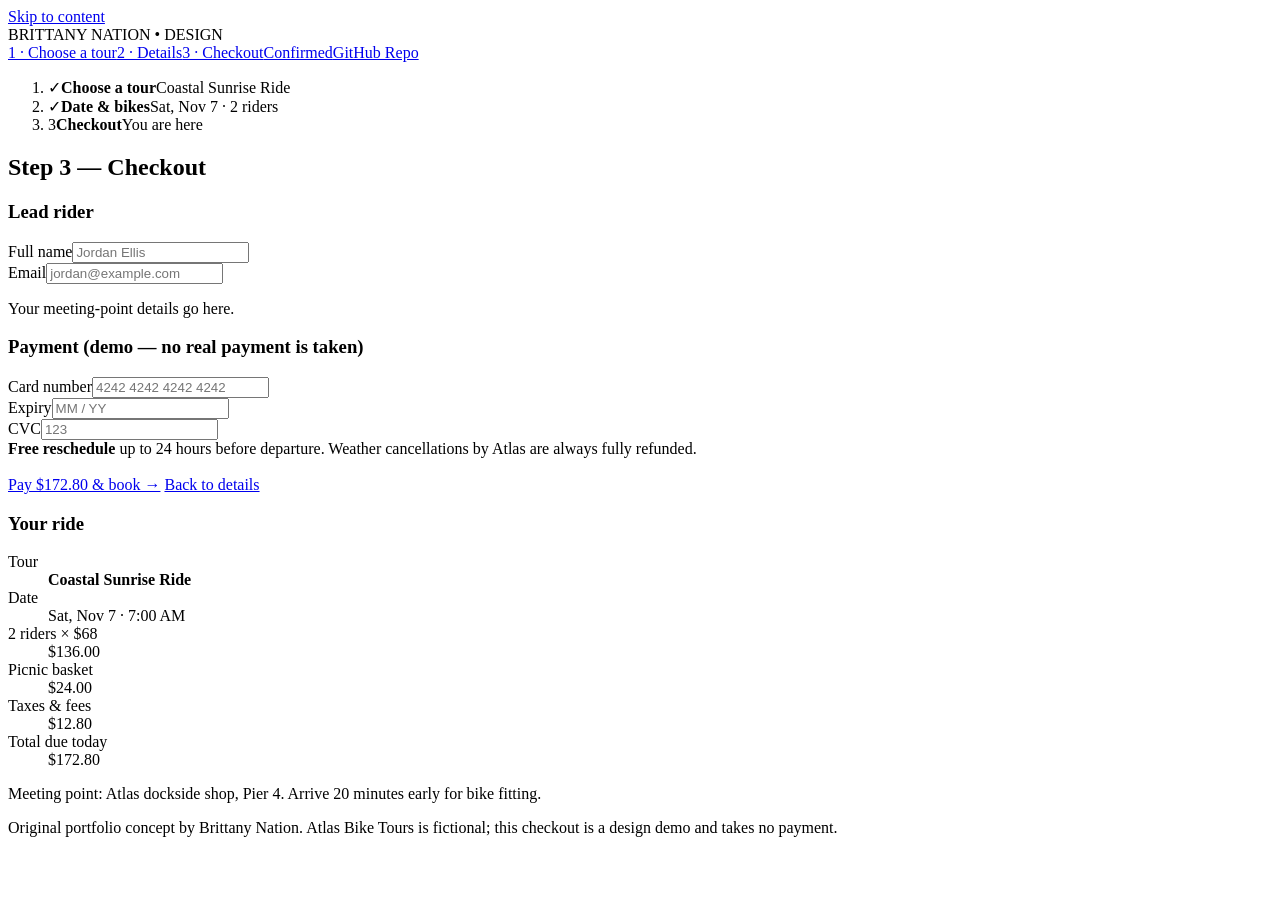
==== checkout.html @ 3b7414f5 "Add checkout.html — Atlas Bike Tours booking flow UI concept" ====
<!doctype html>
<html lang="en">
<head>
<meta charset="utf-8">
<meta name="viewport" content="width=device-width, initial-scale=1">
<title>Step 3 · Checkout — Atlas Bike Tours | Brittany Nation</title>
<meta name="description" content="Step 3 of the Atlas Bike Tours booking flow UI concept: guest details, payment mock, and a matching order summary.">
<meta property="og:type" content="website">
<meta property="og:title" content="Atlas Bike Tours — Booking Flow UI Concept | Brittany Nation">
<meta property="og:description" content="An original booking/checkout flow UI concept in navy, sky & signal yellow. Designed by Brittany Nation (Sketch / Webflow workflow, hand-built HTML/CSS).">
<meta property="og:url" content="https://brittanynation.github.io/booking-flow-ui/checkout.html">
<meta property="og:image" content="https://brittanynation.github.io/booking-flow-ui/og-image.png">
<meta property="og:image:width" content="1200">
<meta property="og:image:height" content="627">
<meta name="twitter:card" content="summary_large_image">
<meta name="twitter:image" content="https://brittanynation.github.io/booking-flow-ui/og-image.png">
<link rel="stylesheet" href="styles.css">
</head>
<body>
<a class="skip" href="#main">Skip to content</a>
<header class="topbar"><div class="wrap"><div class="brand">BRITTANY NATION <span>• DESIGN</span></div><nav class="nav" aria-label="Project"><a href="index.html">1 · Choose a tour</a><a href="details.html">2 · Details</a><a href="checkout.html" aria-current="page">3 · Checkout</a><a href="confirmation.html">Confirmed</a><a href="https://github.com/BrittanyNation/booking-flow-ui">GitHub Repo</a></nav></div></header>
<main id="main"><div class="wrap">
  <ol class="stepper" aria-label="Booking progress">
    <li class="done"><span class="num" aria-hidden="true">✓</span><span><strong>Choose a tour</strong>Coastal Sunrise Ride</span></li>
    <li class="done"><span class="num" aria-hidden="true">✓</span><span><strong>Date &amp; bikes</strong>Sat, Nov 7 · 2 riders</span></li>
    <li class="active"><span class="num" aria-hidden="true">3</span><span><strong>Checkout</strong>You are here</span></li>
  </ol>
  <div class="layout">
    <section class="panel" aria-label="Checkout">
      <h2>Step 3 — Checkout</h2>
      <form>
        <h3>Lead rider</h3>
        <div class="row2">
          <div class="field"><label for="name">Full name</label><input id="name" autocomplete="name" placeholder="Jordan Ellis"></div>
          <div class="field"><label for="email">Email</label><input id="email" type="email" autocomplete="email" placeholder="jordan@example.com"><p class="hint">Your meeting-point details go here.</p></div>
        </div>
        <h3>Payment <span class="hint">(demo — no real payment is taken)</span></h3>
        <div class="field"><label for="card">Card number</label><input id="card" inputmode="numeric" placeholder="4242 4242 4242 4242"></div>
        <div class="row2">
          <div class="field"><label for="exp">Expiry</label><input id="exp" placeholder="MM / YY"></div>
          <div class="field"><label for="cvc">CVC</label><input id="cvc" inputmode="numeric" placeholder="123"></div>
        </div>
        <div class="notice"><strong>Free reschedule</strong> up to 24 hours before departure. Weather cancellations by Atlas are always fully refunded.</div>
        <p style="margin-top:18px"><a class="btn btn-yellow" href="confirmation.html">Pay $172.80 &amp; book →</a> <a class="btn btn-ghost" href="details.html">Back to details</a></p>
      </form>
    </section>
    <aside class="panel summary" aria-label="Order summary">
      <h3>Your ride</h3>
      <dl>
        <div class="row"><dt>Tour</dt><dd><strong>Coastal Sunrise Ride</strong></dd></div>
        <div class="row"><dt>Date</dt><dd>Sat, Nov 7 · 7:00 AM</dd></div>
        <div class="row"><dt>2 riders × $68</dt><dd>$136.00</dd></div>
        <div class="row"><dt>Picnic basket</dt><dd>$24.00</dd></div>
        <div class="row"><dt>Taxes &amp; fees</dt><dd>$12.80</dd></div>
        <div class="row total"><dt>Total due today</dt><dd>$172.80</dd></div>
      </dl>
      <p class="hint">Meeting point: Atlas dockside shop, Pier 4. Arrive 20 minutes early for bike fitting.</p>
    </aside>
  </div>
</div></main>
<footer><div class="wrap">Original portfolio concept by Brittany Nation. Atlas Bike Tours is fictional; this checkout is a design demo and takes no payment.</div></footer>
</body>
</html>
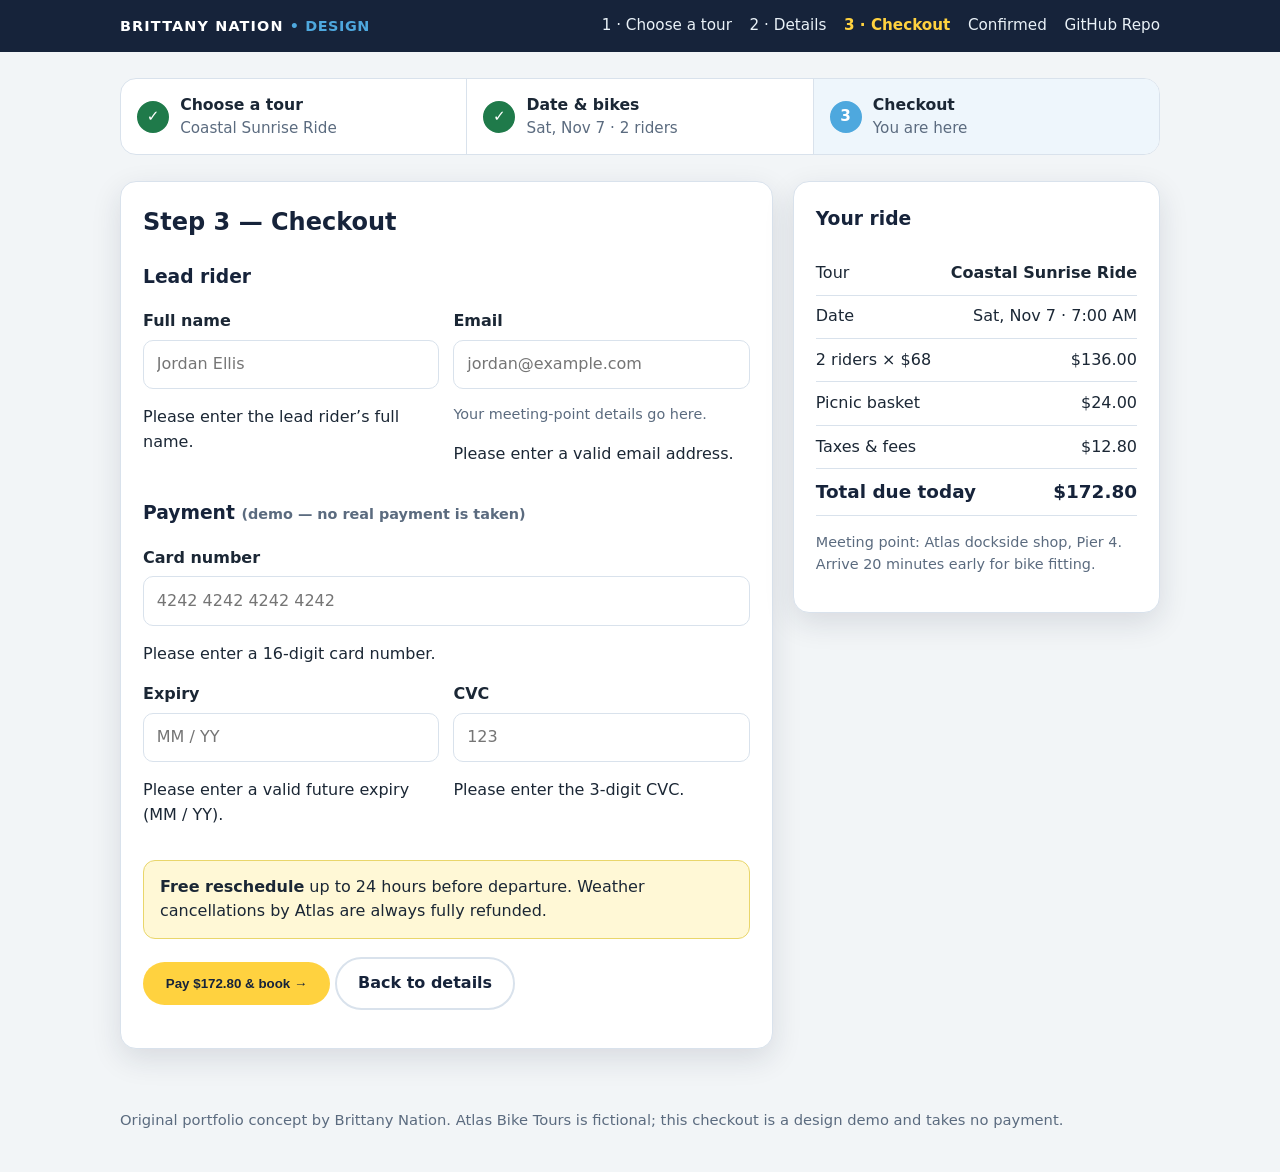
==== commit b2dd58fa: "Make site fully functional: working client-side JavaScript" ====
--- a/checkout.html
+++ b/checkout.html
@@ -22,26 +22,26 @@
 <main id="main"><div class="wrap">
   <ol class="stepper" aria-label="Booking progress">
     <li class="done"><span class="num" aria-hidden="true">✓</span><span><strong>Choose a tour</strong>Coastal Sunrise Ride</span></li>
-    <li class="done"><span class="num" aria-hidden="true">✓</span><span><strong>Date &amp; bikes</strong>Sat, Nov 7 · 2 riders</span></li>
+    <li class="done"><span class="num" aria-hidden="true">✓</span><span><strong>Date &amp; bikes</strong><span id="stepper-date">Sat, Nov 7 · 2 riders</span></span></li>
     <li class="active"><span class="num" aria-hidden="true">3</span><span><strong>Checkout</strong>You are here</span></li>
   </ol>
   <div class="layout">
     <section class="panel" aria-label="Checkout">
       <h2>Step 3 — Checkout</h2>
-      <form>
+      <form id="checkout-form" novalidate>
         <h3>Lead rider</h3>
         <div class="row2">
-          <div class="field"><label for="name">Full name</label><input id="name" autocomplete="name" placeholder="Jordan Ellis"></div>
-          <div class="field"><label for="email">Email</label><input id="email" type="email" autocomplete="email" placeholder="jordan@example.com"><p class="hint">Your meeting-point details go here.</p></div>
+          <div class="field"><label for="name">Full name</label><input id="name" autocomplete="name" placeholder="Jordan Ellis"><p class="error" id="err-name">Please enter the lead rider’s full name.</p></div>
+          <div class="field"><label for="email">Email</label><input id="email" type="email" autocomplete="email" placeholder="jordan@example.com"><p class="hint">Your meeting-point details go here.</p><p class="error" id="err-email">Please enter a valid email address.</p></div>
         </div>
         <h3>Payment <span class="hint">(demo — no real payment is taken)</span></h3>
-        <div class="field"><label for="card">Card number</label><input id="card" inputmode="numeric" placeholder="4242 4242 4242 4242"></div>
+        <div class="field"><label for="card">Card number</label><input id="card" inputmode="numeric" placeholder="4242 4242 4242 4242"><p class="error" id="err-card">Please enter a 16-digit card number.</p></div>
         <div class="row2">
-          <div class="field"><label for="exp">Expiry</label><input id="exp" placeholder="MM / YY"></div>
-          <div class="field"><label for="cvc">CVC</label><input id="cvc" inputmode="numeric" placeholder="123"></div>
+          <div class="field"><label for="exp">Expiry</label><input id="exp" placeholder="MM / YY"><p class="error" id="err-exp">Please enter a valid future expiry (MM / YY).</p></div>
+          <div class="field"><label for="cvc">CVC</label><input id="cvc" inputmode="numeric" placeholder="123"><p class="error" id="err-cvc">Please enter the 3-digit CVC.</p></div>
         </div>
         <div class="notice"><strong>Free reschedule</strong> up to 24 hours before departure. Weather cancellations by Atlas are always fully refunded.</div>
-        <p style="margin-top:18px"><a class="btn btn-yellow" href="confirmation.html">Pay $172.80 &amp; book →</a> <a class="btn btn-ghost" href="details.html">Back to details</a></p>
+        <p style="margin-top:18px"><button class="btn btn-yellow" type="submit" id="pay-btn">Pay $172.80 &amp; book →</button> <a class="btn btn-ghost" href="details.html">Back to details</a></p>
       </form>
     </section>
     <aside class="panel summary" aria-label="Order summary">
@@ -59,5 +59,6 @@
   </div>
 </div></main>
 <footer><div class="wrap">Original portfolio concept by Brittany Nation. Atlas Bike Tours is fictional; this checkout is a design demo and takes no payment.</div></footer>
+<script src="flow.js"></script>
 </body>
 </html>
--- a/styles.css
+++ b/styles.css
@@ -0,0 +1,87 @@
+:root{
+  --navy:#16233A; --navy2:#1E3355; --sky:#4EA8DE; --sky-dark:#2F7FB8;
+  --yellow:#FFD23F; --cloud:#F2F5F7; --white:#fff; --ink:#1B2735; --muted:#5B6B7F;
+  --line:#D9E2EC; --green:#1F7A4A; --radius:16px;
+  --shadow:0 10px 30px rgba(22,35,58,.12);
+}
+*{box-sizing:border-box}
+body{margin:0;font-family:system-ui,-apple-system,Segoe UI,Roboto,Helvetica,Arial,sans-serif;background:var(--cloud);color:var(--ink);line-height:1.55}
+a{color:var(--sky-dark)}
+.skip{position:absolute;left:-999px;top:0;background:var(--navy);color:#fff;padding:.6rem 1rem;z-index:10}
+.skip:focus{left:1rem;top:1rem}
+.wrap{max-width:1080px;margin:0 auto;padding:0 20px}
+.topbar{background:var(--navy);color:#fff}
+.topbar .wrap{display:flex;justify-content:space-between;align-items:center;padding:14px 20px;gap:1rem;flex-wrap:wrap}
+.brand{font-weight:800;letter-spacing:.08em;font-size:.9rem}
+.brand span{color:var(--sky);font-weight:600;letter-spacing:.04em}
+.nav{display:flex;gap:1.1rem;flex-wrap:wrap}
+.nav a{color:#EAF2F8;text-decoration:none;font-size:.95rem}
+.nav a[aria-current]{color:var(--yellow);font-weight:700}
+.hero{padding:44px 0 10px}
+.eyebrow{color:var(--sky-dark);font-weight:800;letter-spacing:.12em;text-transform:uppercase;font-size:.78rem;margin:0 0 .6rem}
+h1{font-size:clamp(2rem,5vw,3.2rem);line-height:1.05;margin:.2rem 0 1rem;color:var(--navy)}
+h1 em{color:var(--sky-dark);font-style:normal;border-bottom:6px solid var(--yellow)}
+.lede{font-size:1.12rem;color:var(--muted);max-width:680px}
+.pills{display:flex;gap:.5rem;flex-wrap:wrap;margin:1.2rem 0}
+.pill{background:#fff;border:1px solid var(--line);border-radius:999px;padding:.35rem .8rem;font-size:.88rem;font-weight:600}
+.btn{display:inline-block;text-decoration:none;border-radius:999px;padding:.75rem 1.3rem;font-weight:800;border:2px solid transparent}
+.btn-primary{background:var(--navy);color:#fff}
+.btn-primary:hover{background:var(--navy2)}
+.btn-yellow{background:var(--yellow);color:var(--navy)}
+.btn-ghost{background:#fff;color:var(--navy);border-color:var(--line)}
+.cta-row{display:flex;gap:.7rem;flex-wrap:wrap;margin:1rem 0 2rem}
+/* Stepper */
+.stepper{display:flex;gap:0;list-style:none;padding:0;margin:26px 0;background:#fff;border:1px solid var(--line);border-radius:var(--radius);overflow:hidden}
+.stepper li{flex:1;padding:14px 16px;display:flex;gap:.7rem;align-items:center;font-size:.95rem;color:var(--muted);border-right:1px solid var(--line)}
+.stepper li:last-child{border-right:0}
+.stepper li strong{color:var(--ink);display:block;font-size:.98rem}
+.stepper .num{width:32px;height:32px;flex:0 0 32px;border-radius:50%;background:var(--cloud);border:2px solid var(--line);display:grid;place-items:center;font-weight:800;color:var(--muted)}
+.stepper li.active{background:#EEF6FC}
+.stepper li.active .num{background:var(--sky);border-color:var(--sky);color:#fff}
+.stepper li.done .num{background:var(--green);border-color:var(--green);color:#fff}
+@media(max-width:640px){.stepper{flex-direction:column}.stepper li{border-right:0;border-bottom:1px solid var(--line)}}
+/* Cards */
+.grid3{display:grid;grid-template-columns:repeat(3,1fr);gap:18px;margin:18px 0 28px}
+@media(max-width:860px){.grid3{grid-template-columns:1fr}}
+.card{background:#fff;border:2px solid var(--line);border-radius:var(--radius);overflow:hidden;box-shadow:var(--shadow)}
+.card.selected{border-color:var(--sky);outline:3px solid rgba(78,168,222,.25)}
+.card-visual{height:130px;display:flex;align-items:flex-end;padding:16px;color:#fff;font-weight:800;letter-spacing:.06em}
+.v-coast{background:linear-gradient(135deg,var(--navy),var(--sky))}
+.v-city{background:linear-gradient(135deg,#2F7FB8,var(--navy2))}
+.v-vine{background:linear-gradient(135deg,#3A5A40,var(--navy))}
+.card-body{padding:18px}
+.card-body h3{margin:.2rem 0 .4rem;color:var(--navy)}
+.meta{color:var(--muted);font-size:.92rem}
+.price{font-size:1.35rem;font-weight:900;color:var(--navy)}
+.price small{font-size:.85rem;color:var(--muted);font-weight:600}
+.badge{display:inline-block;background:#FFF3B0;color:#6B5900;border:1px solid #E9D66B;border-radius:999px;padding:.18rem .6rem;font-size:.8rem;font-weight:800}
+.badge-blue{background:#E3F0FA;color:#205A82;border-color:#B9D9EE}
+/* Layout + forms */
+.layout{display:grid;grid-template-columns:1.6fr .9fr;gap:20px;align-items:start;margin:18px 0 32px}
+@media(max-width:860px){.layout{grid-template-columns:1fr}}
+.panel{background:#fff;border:1px solid var(--line);border-radius:var(--radius);padding:22px;box-shadow:var(--shadow)}
+.panel h2,.panel h3{color:var(--navy);margin-top:0}
+.field{margin:0 0 16px}
+label{font-weight:700;display:block;margin-bottom:.35rem}
+input,select{width:100%;padding:.7rem .8rem;border:1.5px solid var(--line);border-radius:10px;font:inherit;background:#fff}
+input:focus,select:focus{outline:3px solid rgba(78,168,222,.35);border-color:var(--sky)}
+.hint{color:var(--muted);font-size:.9rem}
+.row2{display:grid;grid-template-columns:1fr 1fr;gap:14px}
+@media(max-width:560px){.row2{grid-template-columns:1fr}}
+.check{display:flex;gap:.6rem;align-items:flex-start;background:var(--cloud);border:1px solid var(--line);border-radius:12px;padding:12px;margin-bottom:10px}
+.check input{width:auto;margin-top:.25rem}
+.summary dl{margin:0}
+.summary div.row{display:flex;justify-content:space-between;padding:.55rem 0;border-bottom:1px solid var(--line);gap:1rem}
+.summary .total{font-size:1.15rem;font-weight:900;color:var(--navy);border-bottom:0}
+.notice{background:#FFF8D6;border:1px solid #E9D66B;border-radius:12px;padding:14px 16px}
+.success{background:#EAF7EF;border:1px solid #A9D8BB;border-radius:var(--radius);padding:28px;text-align:center}
+.success .checkbig{width:64px;height:64px;margin:0 auto 12px;border-radius:50%;background:var(--green);color:#fff;display:grid;place-items:center;font-size:2rem;font-weight:900}
+table{width:100%;border-collapse:collapse}
+th,td{text-align:left;padding:.6rem;border-bottom:1px solid var(--line)}
+.notes{display:grid;grid-template-columns:repeat(3,1fr);gap:18px;margin:10px 0 36px}
+@media(max-width:860px){.notes{grid-template-columns:1fr}}
+.note{background:#fff;border:1px solid var(--line);border-radius:var(--radius);padding:18px}
+.note h3{margin-top:0;color:var(--navy)}
+.swatch{display:flex;gap:10px;flex-wrap:wrap;margin:12px 0 30px}
+.swatch span{flex:1;min-width:140px;border-radius:12px;padding:14px;font-weight:800;font-size:.9rem}
+footer{padding:28px 0 40px;color:var(--muted);font-size:.92rem}
